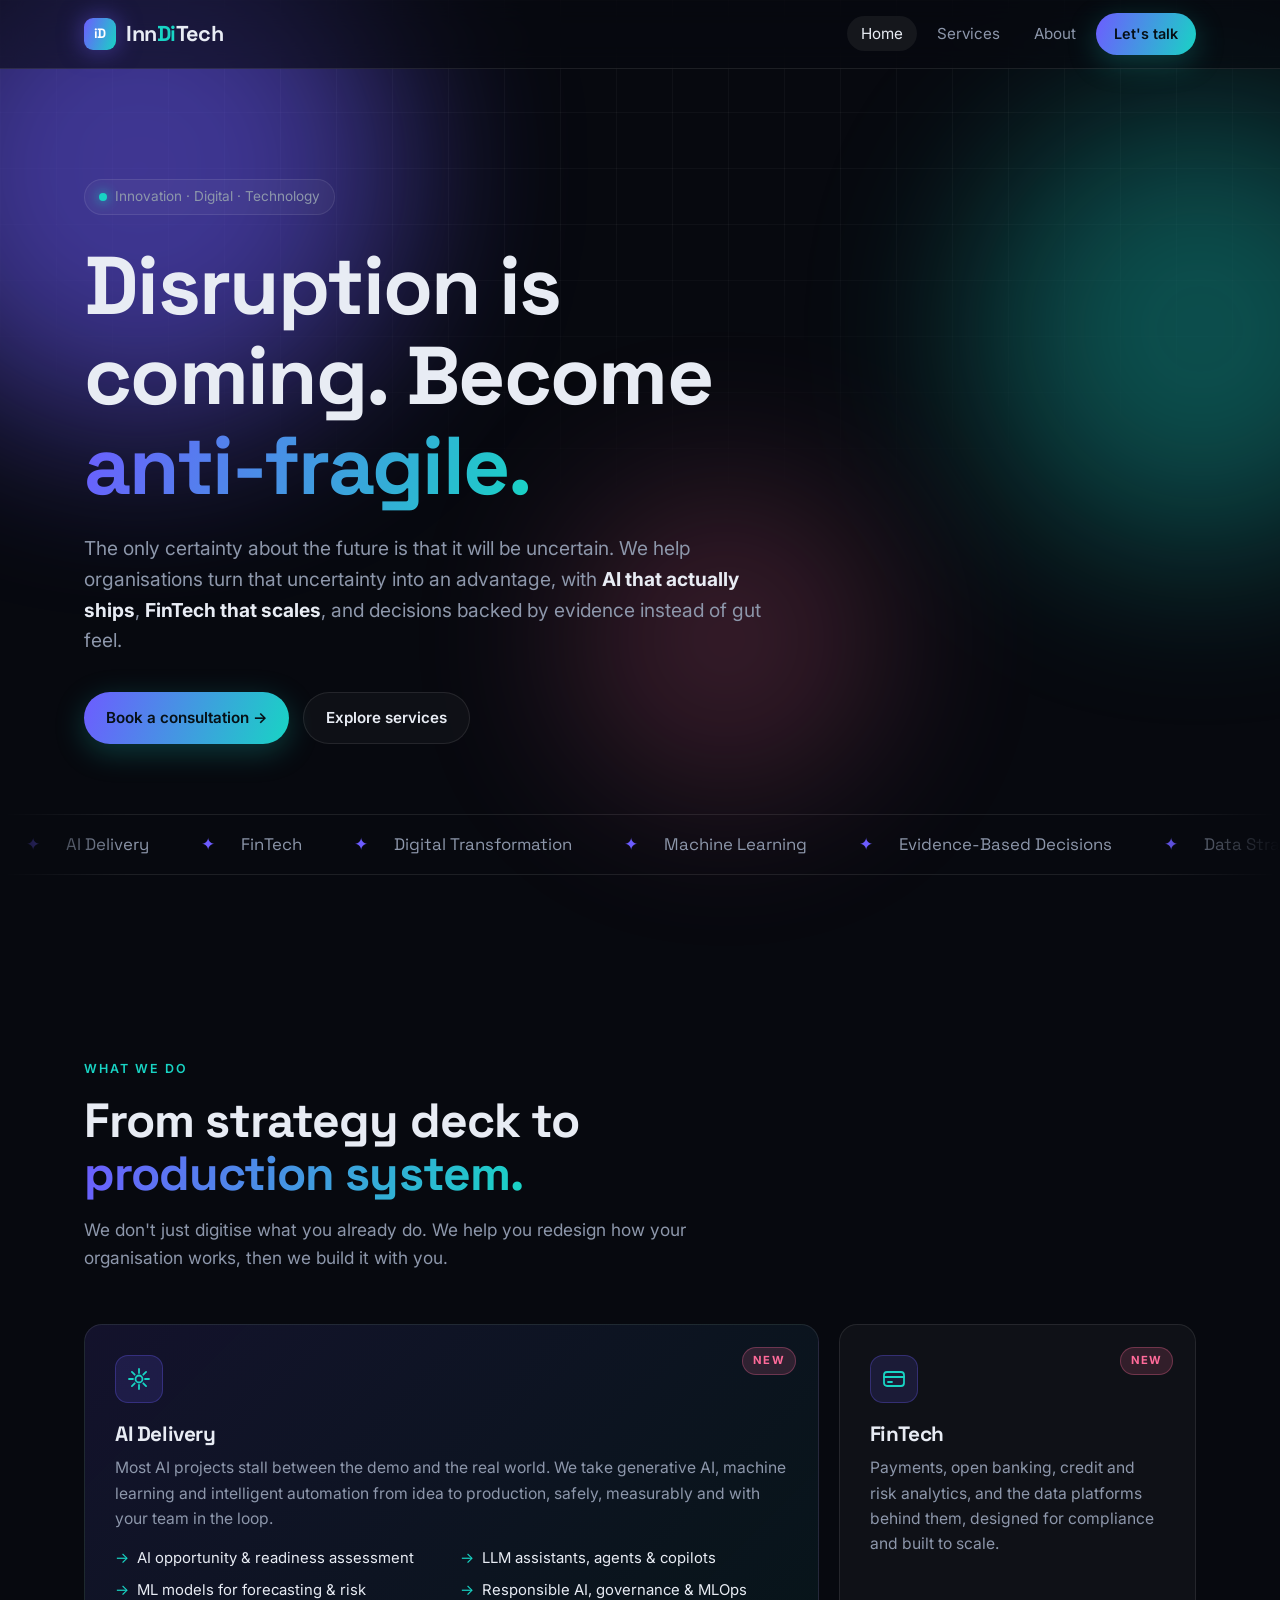
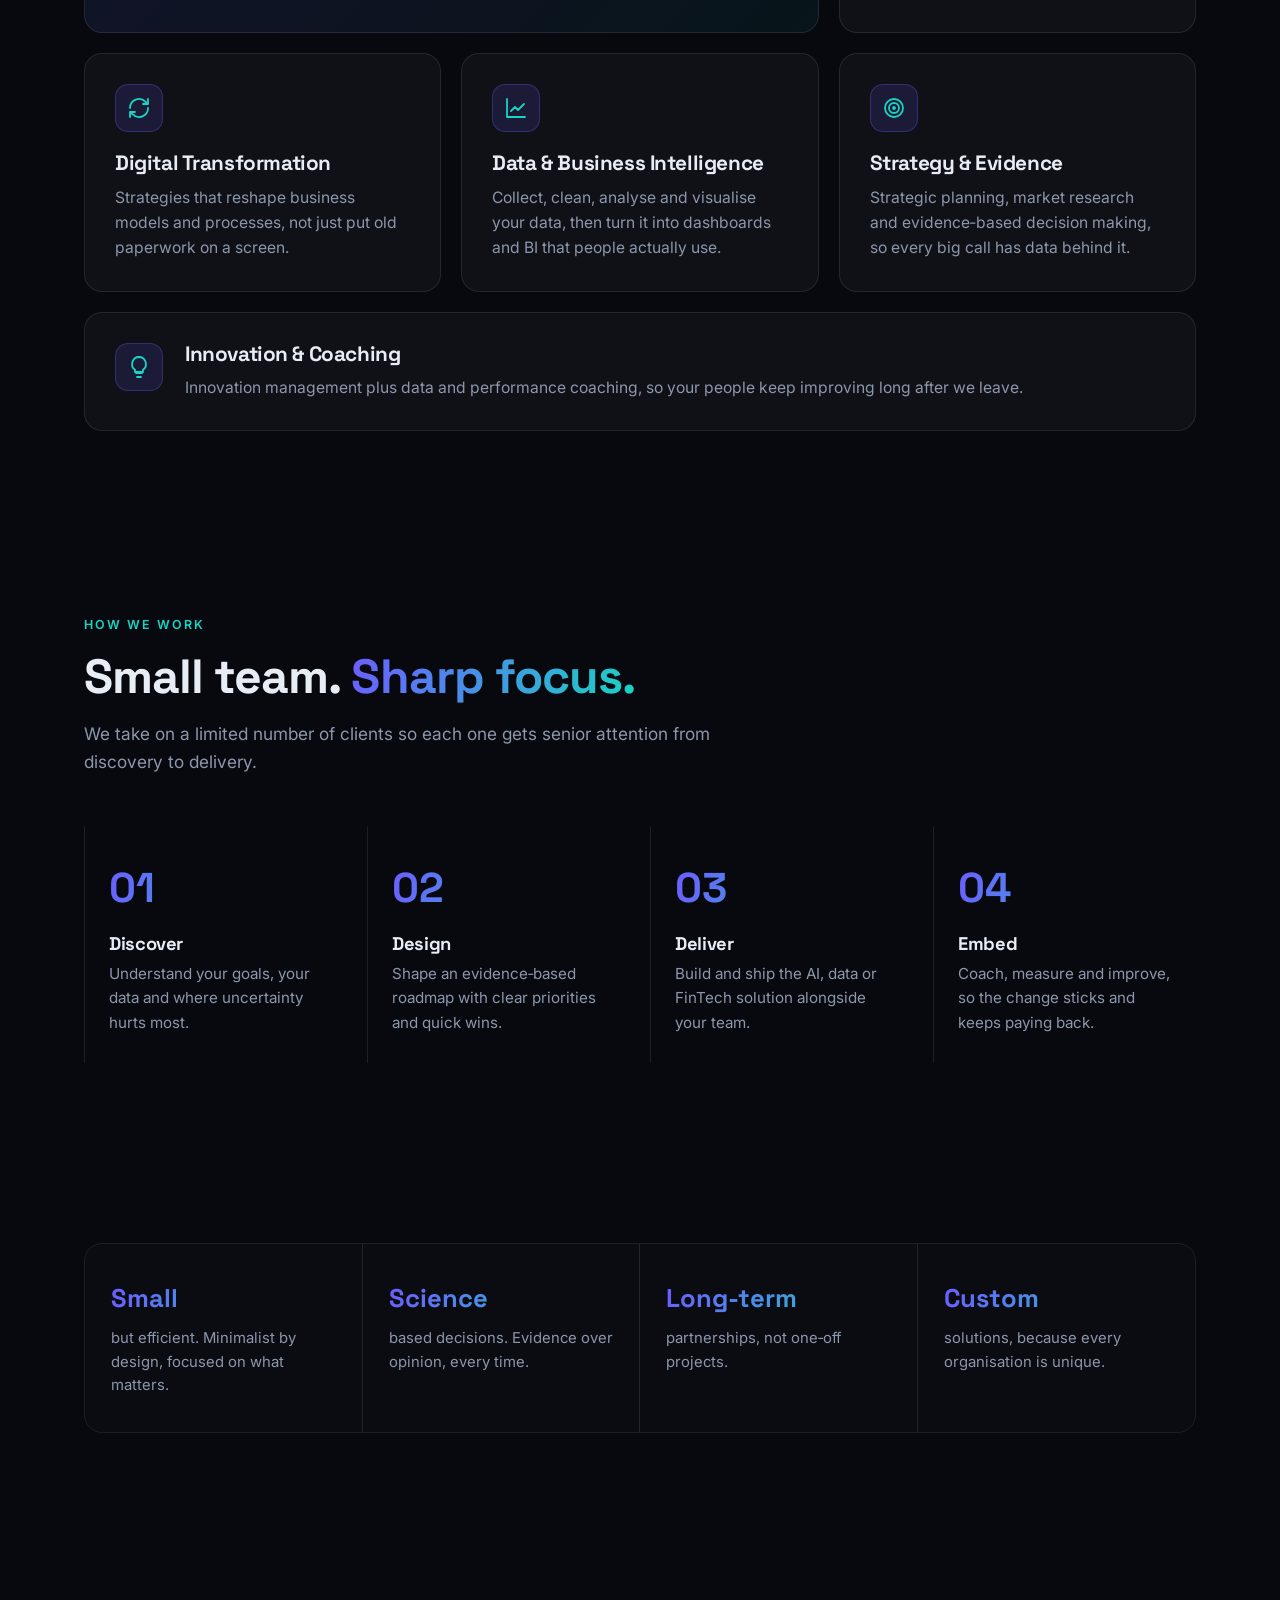
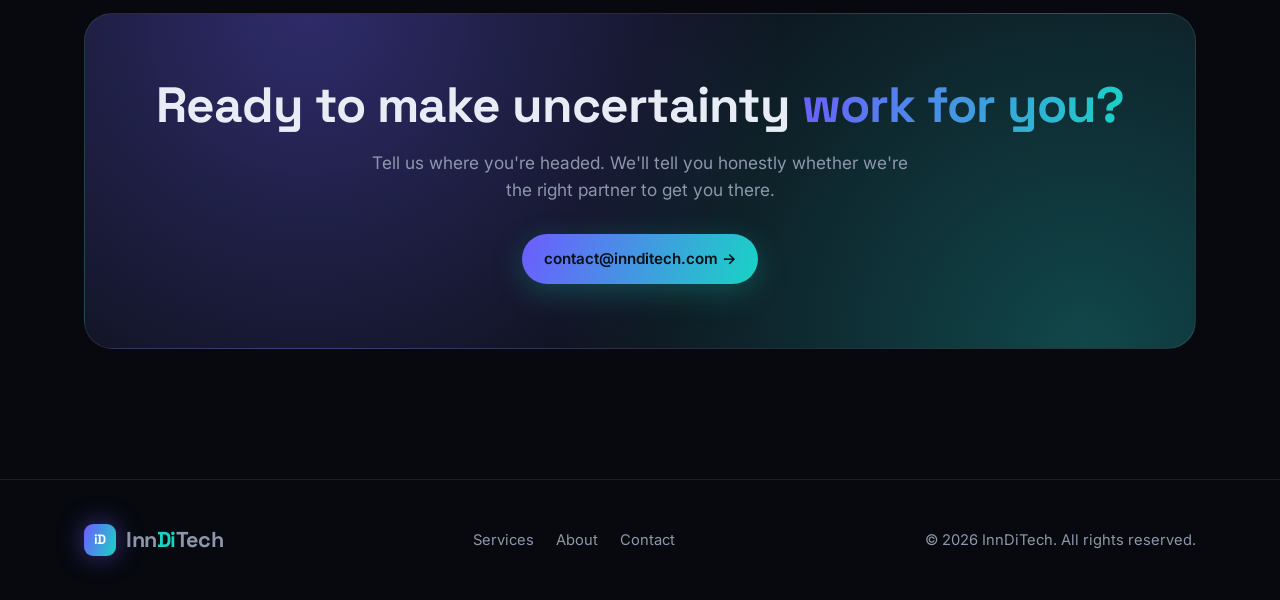
==== index.html @ ff6bf087 "New InnDiTech home and About pages" ====
<!DOCTYPE html>
<html lang="en">
<head>
  <meta charset="utf-8">
  <meta name="viewport" content="width=device-width, initial-scale=1">
  <title>InnDiTech | AI Delivery, FinTech & Digital Transformation</title>
  <meta name="description" content="InnDiTech helps organisations become anti-fragile with AI delivery, FinTech, data and digital transformation, built on evidence, not hype.">
  <meta property="og:title" content="InnDiTech | Innovation, Digital, Technology">
  <meta property="og:description" content="AI delivery, FinTech and data-driven transformation for organisations that want to thrive in uncertainty.">
  <link rel="icon" href="data:image/svg+xml,<svg xmlns='http://www.w3.org/2000/svg' viewBox='0 0 32 32'><defs><linearGradient id='g' x1='0' x2='1'><stop stop-color='%236d5cff'/><stop offset='1' stop-color='%2318d4c4'/></linearGradient></defs><rect width='32' height='32' rx='8' fill='url(%23g)'/><text x='16' y='22' font-family='Arial' font-weight='800' font-size='15' fill='white' text-anchor='middle'>iD</text></svg>">
  <link rel="preconnect" href="https://fonts.googleapis.com">
  <link rel="preconnect" href="https://fonts.gstatic.com" crossorigin>
  <link href="https://fonts.googleapis.com/css2?family=Inter:wght@400;500;600;700&family=Space+Grotesk:wght@500;600;700&display=swap" rel="stylesheet">
  <link rel="stylesheet" href="styles.css">
</head>
<body>
  <div class="bg-grid"></div>

  <header class="nav">
    <div class="wrap">
      <a href="index.html" class="brand"><span class="mark">iD</span><span>Inn<b>Di</b>Tech</span></a>
      <button class="menu-toggle" aria-label="Open menu">☰</button>
      <ul>
        <li><a href="index.html" class="active">Home</a></li>
        <li><a href="index.html#services">Services</a></li>
        <li><a href="about.html">About</a></li>
        <li><a href="mailto:contact@innditech.com" class="btn btn-primary">Let's talk</a></li>
      </ul>
    </div>
  </header>

  <main>
    <!-- Hero -->
    <section class="hero">
      <div class="orb o1"></div><div class="orb o2"></div><div class="orb o3"></div>
      <div class="wrap">
        <span class="pill"><span class="dot"></span>Innovation · Digital · Technology</span>
        <h1>Disruption is coming. Become <span class="grad-text">anti‑fragile.</span></h1>
        <p class="lead">The only certainty about the future is that it will be uncertain. We help organisations turn that uncertainty into an advantage, with <strong style="color:var(--text)">AI that actually ships</strong>, <strong style="color:var(--text)">FinTech that scales</strong>, and decisions backed by evidence instead of gut feel.</p>
        <div class="ctas">
          <a href="mailto:contact@innditech.com" class="btn btn-primary">Book a consultation →</a>
          <a href="#services" class="btn btn-ghost">Explore services</a>
        </div>
      </div>
      <div class="ticker" aria-hidden="true">
        <div class="track">
          <span>AI Delivery</span><span>FinTech</span><span>Digital Transformation</span><span>Machine Learning</span><span>Evidence‑Based Decisions</span><span>Data Strategy</span><span>Business Intelligence</span><span>Innovation Management</span>
          <span>AI Delivery</span><span>FinTech</span><span>Digital Transformation</span><span>Machine Learning</span><span>Evidence‑Based Decisions</span><span>Data Strategy</span><span>Business Intelligence</span><span>Innovation Management</span>
        </div>
      </div>
    </section>

    <!-- Services -->
    <section id="services">
      <div class="wrap">
        <div class="sec-head reveal">
          <span class="eyebrow">What we do</span>
          <h2>From strategy deck to <span class="grad-text">production system.</span></h2>
          <p>We don't just digitise what you already do. We help you redesign how your organisation works, then we build it with you.</p>
        </div>

        <div class="grid grid-3">
          <article class="card feature reveal">
            <span class="tag">NEW</span>
            <div class="icon"><svg viewBox="0 0 24 24"><path d="M12 2v4M12 18v4M4.9 4.9l2.8 2.8M16.3 16.3l2.8 2.8M2 12h4M18 12h4M4.9 19.1l2.8-2.8M16.3 7.7l2.8-2.8"/><circle cx="12" cy="12" r="3.5"/></svg></div>
            <h3>AI Delivery</h3>
            <p>Most AI projects stall between the demo and the real world. We take generative AI, machine learning and intelligent automation from idea to production, safely, measurably and with your team in the loop.</p>
            <ul class="ticks">
              <li>AI opportunity & readiness assessment</li>
              <li>LLM assistants, agents & copilots</li>
              <li>ML models for forecasting & risk</li>
              <li>Responsible AI, governance & MLOps</li>
            </ul>
          </article>

          <article class="card reveal">
            <span class="tag">NEW</span>
            <div class="icon"><svg viewBox="0 0 24 24"><rect x="2" y="5" width="20" height="14" rx="3"/><path d="M2 10h20M6 15h4"/></svg></div>
            <h3>FinTech</h3>
            <p>Payments, open banking, credit and risk analytics, and the data platforms behind them, designed for compliance and built to scale.</p>
          </article>

          <article class="card reveal">
            <div class="icon"><svg viewBox="0 0 24 24"><path d="M3 12a9 9 0 0 1 15.5-6.2L21 8M21 3v5h-5M21 12a9 9 0 0 1-15.5 6.2L3 16M3 21v-5h5"/></svg></div>
            <h3>Digital Transformation</h3>
            <p>Strategies that reshape business models and processes, not just put old paperwork on a screen.</p>
          </article>

          <article class="card reveal">
            <div class="icon"><svg viewBox="0 0 24 24"><path d="M3 3v18h18"/><path d="M7 15l4-4 3 3 6-6"/></svg></div>
            <h3>Data & Business Intelligence</h3>
            <p>Collect, clean, analyse and visualise your data, then turn it into dashboards and BI that people actually use.</p>
          </article>

          <article class="card reveal">
            <div class="icon"><svg viewBox="0 0 24 24"><circle cx="12" cy="12" r="9"/><circle cx="12" cy="12" r="5"/><circle cx="12" cy="12" r="1"/></svg></div>
            <h3>Strategy & Evidence</h3>
            <p>Strategic planning, market research and evidence‑based decision making, so every big call has data behind it.</p>
          </article>

          <article class="card wide reveal">
            <div class="icon"><svg viewBox="0 0 24 24"><path d="M9 18h6M10 22h4M12 2a7 7 0 0 0-4 12.7V17h8v-2.3A7 7 0 0 0 12 2z"/></svg></div>
            <h3>Innovation & Coaching</h3>
            <p>Innovation management plus data and performance coaching, so your people keep improving long after we leave.</p>
          </article>
        </div>
      </div>
    </section>

    <!-- Process -->
    <section>
      <div class="wrap">
        <div class="sec-head reveal">
          <span class="eyebrow">How we work</span>
          <h2>Small team. <span class="grad-text">Sharp focus.</span></h2>
          <p>We take on a limited number of clients so each one gets senior attention from discovery to delivery.</p>
        </div>
        <div class="steps">
          <div class="step reveal"><h3>Discover</h3><p>Understand your goals, your data and where uncertainty hurts most.</p></div>
          <div class="step reveal"><h3>Design</h3><p>Shape an evidence‑based roadmap with clear priorities and quick wins.</p></div>
          <div class="step reveal"><h3>Deliver</h3><p>Build and ship the AI, data or FinTech solution alongside your team.</p></div>
          <div class="step reveal"><h3>Embed</h3><p>Coach, measure and improve, so the change sticks and keeps paying back.</p></div>
        </div>
      </div>
    </section>

    <!-- Beliefs -->
    <section>
      <div class="wrap">
        <div class="beliefs reveal">
          <div class="belief"><div class="big grad-text">Small</div><p>but efficient. Minimalist by design, focused on what matters.</p></div>
          <div class="belief"><div class="big grad-text">Science</div><p>based decisions. Evidence over opinion, every time.</p></div>
          <div class="belief"><div class="big grad-text">Long‑term</div><p>partnerships, not one‑off projects.</p></div>
          <div class="belief"><div class="big grad-text">Custom</div><p>solutions, because every organisation is unique.</p></div>
        </div>
      </div>
    </section>

    <!-- CTA -->
    <section>
      <div class="wrap">
        <div class="cta-box reveal">
          <h2>Ready to make uncertainty <span class="grad-text">work for you?</span></h2>
          <p>Tell us where you're headed. We'll tell you honestly whether we're the right partner to get you there.</p>
          <a href="mailto:contact@innditech.com" class="btn btn-primary">contact@innditech.com →</a>
        </div>
      </div>
    </section>
  </main>

  <footer>
    <div class="wrap">
      <a href="index.html" class="brand"><span class="mark">iD</span><span>Inn<b>Di</b>Tech</span></a>
      <div class="links"><a href="index.html#services">Services</a><a href="about.html">About</a><a href="mailto:contact@innditech.com">Contact</a></div>
      <p>© <span data-year>2026</span> InnDiTech. All rights reserved.</p>
    </div>
  </footer>

  <script src="main.js"></script>
</body>
</html>
---- styles.css ----
:root {
  --bg: #07090f;
  --bg-2: #0d111b;
  --card: rgba(255,255,255,0.035);
  --line: rgba(255,255,255,0.09);
  --text: #e8ecf4;
  --muted: #8d97ab;
  --a1: #6d5cff;
  --a2: #18d4c4;
  --a3: #ff6b9a;
  --grad: linear-gradient(110deg, var(--a1), var(--a2));
  --radius: 18px;
  --max: 1160px;
}
* { box-sizing: border-box; margin: 0; padding: 0; }
html { scroll-behavior: smooth; overflow-x: clip; }
.hero, .page-hero { overflow-x: clip; }
body {
  background: var(--bg);
  color: var(--text);
  font-family: "Inter", system-ui, -apple-system, "Segoe UI", Roboto, sans-serif;
  line-height: 1.6;
  -webkit-font-smoothing: antialiased;
  overflow-x: hidden;
}
h1, h2, h3, .brand { font-family: "Space Grotesk", "Inter", system-ui, sans-serif; letter-spacing: -0.02em; line-height: 1.1; }
a { color: inherit; text-decoration: none; }
.wrap { max-width: var(--max); margin: 0 auto; padding: 0 24px; }
.grad-text { background: var(--grad); -webkit-background-clip: text; background-clip: text; color: transparent; }

/* Background */
.bg-grid {
  position: fixed; inset: 0; z-index: -2; pointer-events: none;
  background-image:
    linear-gradient(rgba(255,255,255,0.035) 1px, transparent 1px),
    linear-gradient(90deg, rgba(255,255,255,0.035) 1px, transparent 1px);
  background-size: 56px 56px;
  mask-image: radial-gradient(ellipse 80% 60% at 50% 0%, #000 40%, transparent 100%);
  -webkit-mask-image: radial-gradient(ellipse 80% 60% at 50% 0%, #000 40%, transparent 100%);
}
.orb { position: absolute; border-radius: 50%; filter: blur(90px); opacity: .55; z-index: -1; pointer-events: none; animation: drift 18s ease-in-out infinite alternate; }
.orb.o1 { width: 520px; height: 520px; background: var(--a1); top: -160px; left: -120px; }
.orb.o2 { width: 440px; height: 440px; background: var(--a2); top: 40px; right: -140px; animation-delay: -6s; opacity: .35; }
.orb.o3 { width: 300px; height: 300px; background: var(--a3); top: 420px; left: 45%; animation-delay: -12s; opacity: .22; }
@keyframes drift { to { transform: translate(60px, 40px) scale(1.12); } }

/* Nav */
header.nav {
  position: sticky; top: 0; z-index: 50;
  backdrop-filter: blur(14px); -webkit-backdrop-filter: blur(14px);
  background: rgba(7,9,15,0.6); border-bottom: 1px solid var(--line);
}
.nav .wrap { display: flex; align-items: center; justify-content: space-between; height: 68px; }
.brand { font-size: 1.35rem; font-weight: 700; display: flex; align-items: center; gap: 10px; }
.brand .mark {
  width: 32px; height: 32px; border-radius: 9px; background: var(--grad);
  display: grid; place-items: center; font-size: .85rem; color: #fff; font-weight: 800;
  box-shadow: 0 0 24px rgba(109,92,255,.5);
}
.brand b { font-weight: 700; color: var(--a2); }
.nav ul { list-style: none; display: flex; gap: 6px; align-items: center; }
.nav ul a { padding: 8px 14px; border-radius: 999px; color: var(--muted); font-size: .95rem; transition: .2s; }
.nav ul a:hover, .nav ul a.active { color: var(--text); background: rgba(255,255,255,0.06); }
.nav ul a.btn-primary, .nav ul a.btn-primary:hover { color: #061016; background: var(--grad); }
.btn {
  display: inline-flex; align-items: center; gap: 8px; padding: 13px 22px; border-radius: 999px;
  font-weight: 600; font-size: .95rem; transition: transform .2s, box-shadow .2s, background .2s;
}
.btn-primary { background: var(--grad); color: #061016; box-shadow: 0 8px 30px rgba(24,212,196,.25); }
.btn-primary:hover { transform: translateY(-2px); box-shadow: 0 12px 40px rgba(24,212,196,.4); }
.btn-ghost { border: 1px solid var(--line); background: rgba(255,255,255,0.03); }
.btn-ghost:hover { background: rgba(255,255,255,0.08); }
.nav .btn { padding: 9px 18px; font-size: .9rem; }
.menu-toggle { display: none; background: none; border: 0; color: var(--text); font-size: 1.5rem; cursor: pointer; }

/* Hero */
.hero { position: relative; padding: 110px 0 90px; }
.pill {
  display: inline-flex; align-items: center; gap: 8px; padding: 6px 14px 6px 8px; border-radius: 999px;
  border: 1px solid var(--line); background: rgba(255,255,255,0.04); font-size: .85rem; color: var(--muted);
}
.pill .dot { width: 8px; height: 8px; border-radius: 50%; background: var(--a2); box-shadow: 0 0 12px var(--a2); animation: pulse 2s infinite; margin-left: 6px; }
@keyframes pulse { 50% { opacity: .35; } }
.hero h1 { font-size: clamp(2.6rem, 6.4vw, 5.2rem); font-weight: 700; margin: 26px 0 22px; max-width: 14ch; }
.hero p.lead { font-size: 1.2rem; color: var(--muted); max-width: 58ch; }
.hero .ctas { display: flex; gap: 14px; margin-top: 36px; flex-wrap: wrap; }
.rotator { display: inline-block; min-width: 9ch; }
.ticker {
  margin-top: 70px; border-top: 1px solid var(--line); border-bottom: 1px solid var(--line);
  overflow: hidden; white-space: nowrap; padding: 16px 0; mask-image: linear-gradient(90deg, transparent, #000 10%, #000 90%, transparent);
  -webkit-mask-image: linear-gradient(90deg, transparent, #000 10%, #000 90%, transparent);
}
.ticker .track { display: inline-block; animation: scroll 40s linear infinite; }
.ticker span { color: var(--muted); font-family: "Space Grotesk", sans-serif; font-size: 1.05rem; margin: 0 26px; }
.ticker span::before { content: "✦"; color: var(--a1); margin-right: 26px; }
@keyframes scroll { to { transform: translateX(-50%); } }

/* Sections */
section { padding: 90px 0; position: relative; }
.eyebrow { text-transform: uppercase; letter-spacing: .16em; font-size: .78rem; color: var(--a2); font-weight: 600; }
.sec-head { max-width: 680px; margin-bottom: 52px; }
.sec-head h2 { font-size: clamp(2rem, 4vw, 3rem); margin: 14px 0 16px; }
.sec-head p { color: var(--muted); font-size: 1.08rem; }

.grid { display: grid; gap: 20px; }
.grid-3 { grid-template-columns: repeat(3, 1fr); }
.grid-2 { grid-template-columns: repeat(2, 1fr); }
.card {
  position: relative; padding: 30px; border-radius: var(--radius); background: var(--card);
  border: 1px solid var(--line); overflow: hidden; transition: transform .3s, border-color .3s;
}
.card::after {
  content: ""; position: absolute; inset: 0; border-radius: inherit; pointer-events: none;
  background: radial-gradient(400px circle at var(--mx, 50%) var(--my, 0%), rgba(109,92,255,.16), transparent 40%);
  opacity: 0; transition: opacity .3s;
}
.card:hover { transform: translateY(-4px); border-color: rgba(109,92,255,.45); }
.card:hover::after { opacity: 1; }
.card .icon {
  width: 48px; height: 48px; border-radius: 13px; display: grid; place-items: center; margin-bottom: 20px;
  background: rgba(109,92,255,.14); border: 1px solid rgba(109,92,255,.3);
}
.card .icon svg { width: 24px; height: 24px; stroke: var(--a2); fill: none; stroke-width: 1.8; stroke-linecap: round; stroke-linejoin: round; }
.card h3 { font-size: 1.3rem; margin-bottom: 10px; }
.card p { color: var(--muted); font-size: .98rem; }
.card .tag { position: absolute; top: 22px; right: 22px; font-size: .7rem; font-weight: 700; letter-spacing: .1em; padding: 4px 10px; border-radius: 999px; background: rgba(255,107,154,.15); color: var(--a3); border: 1px solid rgba(255,107,154,.3); }
.card.wide { grid-column: span 3; display: grid; grid-template-columns: 48px 1fr; column-gap: 22px; align-items: start; }
.card.wide .icon { margin-bottom: 0; grid-row: span 2; }
.card.feature { grid-column: span 2; background: linear-gradient(135deg, rgba(109,92,255,.12), rgba(24,212,196,.06)); }
.card ul.ticks { list-style: none; margin-top: 16px; display: grid; grid-template-columns: 1fr 1fr; gap: 8px 18px; }
.card ul.ticks li { color: var(--text); font-size: .93rem; padding-left: 22px; position: relative; }
.card ul.ticks li::before { content: "→"; position: absolute; left: 0; color: var(--a2); }

/* Process */
.steps { display: grid; grid-template-columns: repeat(4, 1fr); gap: 20px; counter-reset: s; }
.step { padding: 28px 24px; border-left: 1px solid var(--line); position: relative; }
.step::before { counter-increment: s; content: "0" counter(s); font-family: "Space Grotesk", sans-serif; font-size: 2.6rem; font-weight: 700; background: var(--grad); -webkit-background-clip: text; background-clip: text; color: transparent; display: block; margin-bottom: 12px; }
.step h3 { font-size: 1.15rem; margin-bottom: 8px; }
.step p { color: var(--muted); font-size: .95rem; }

/* Values / beliefs */
.beliefs { display: grid; grid-template-columns: repeat(4, 1fr); gap: 0; border: 1px solid var(--line); border-radius: var(--radius); overflow: hidden; }
.belief { padding: 34px 26px; border-right: 1px solid var(--line); background: rgba(255,255,255,.015); }
.belief:last-child { border-right: 0; }
.belief .big { font-family: "Space Grotesk", sans-serif; font-size: 1.6rem; font-weight: 700; margin-bottom: 8px; }
.belief p { color: var(--muted); font-size: .93rem; }

/* CTA */
.cta-box {
  border-radius: 28px; padding: 64px 56px; text-align: center; position: relative; overflow: hidden;
  background: radial-gradient(circle at 20% 0%, rgba(109,92,255,.35), transparent 50%), radial-gradient(circle at 90% 100%, rgba(24,212,196,.28), transparent 50%), var(--bg-2);
  border: 1px solid var(--line);
}
.cta-box h2 { font-size: clamp(2rem, 4vw, 3.1rem); margin-bottom: 16px; }
.cta-box p { color: var(--muted); max-width: 560px; margin: 0 auto 30px; font-size: 1.08rem; }

/* About page */
.page-hero { padding: 100px 0 60px; }
.page-hero h1 { font-size: clamp(2.4rem, 5.5vw, 4.4rem); margin: 20px 0; max-width: 18ch; }
.page-hero p { color: var(--muted); font-size: 1.18rem; max-width: 62ch; }
.split { display: grid; grid-template-columns: 1fr 1fr; gap: 60px; align-items: start; }
.prose p { color: var(--muted); margin-bottom: 18px; font-size: 1.05rem; }
.prose p strong { color: var(--text); font-weight: 600; }
.quote {
  font-family: "Space Grotesk", sans-serif; font-size: clamp(1.5rem, 2.8vw, 2.1rem); line-height: 1.3;
  padding: 36px; border-radius: var(--radius); border: 1px solid var(--line);
  background: linear-gradient(135deg, rgba(109,92,255,.14), rgba(24,212,196,.05));
  position: sticky; top: 100px;
}
.quote small { display: block; margin-top: 18px; font-family: "Inter", sans-serif; font-size: .9rem; color: var(--muted); }
.map-chips { display: flex; flex-wrap: wrap; gap: 10px; margin-top: 22px; }
.chip { padding: 8px 16px; border-radius: 999px; border: 1px solid var(--line); background: rgba(255,255,255,.03); font-size: .9rem; color: var(--text); }
.chip i { font-style: normal; color: var(--a2); margin-right: 6px; }

/* Footer */
footer { border-top: 1px solid var(--line); padding: 44px 0; margin-top: 40px; }
footer .wrap { display: flex; justify-content: space-between; align-items: center; gap: 20px; flex-wrap: wrap; }
footer p, footer a { color: var(--muted); font-size: .92rem; }
footer a:hover { color: var(--text); }
footer .links { display: flex; gap: 22px; }

/* Reveal */
.reveal { opacity: 0; transform: translateY(24px); transition: opacity .8s ease, transform .8s ease; }
.reveal.in { opacity: 1; transform: none; }

/* Responsive */
@media (max-width: 960px) {
  .grid-3, .steps, .beliefs { grid-template-columns: 1fr 1fr; }
  .belief:nth-child(2) { border-right: 0; }
  .belief:nth-child(-n+2) { border-bottom: 1px solid var(--line); }
  .split { grid-template-columns: 1fr; gap: 36px; }
  .quote { position: static; }
  .card.wide { grid-column: span 2; }
}
@media (max-width: 680px) {
  .nav ul { display: none; position: absolute; top: 68px; left: 0; right: 0; flex-direction: column; padding: 16px; background: rgba(7,9,15,.97); border-bottom: 1px solid var(--line); }
  .nav ul.open { display: flex; }
  .menu-toggle { display: block; }
  .grid-3, .grid-2, .steps, .beliefs { grid-template-columns: 1fr; }
  .card.feature, .card.wide { grid-column: span 1; }
  .card.wide { display: block; }
  .card.wide .icon { margin-bottom: 20px; }
  .card ul.ticks { grid-template-columns: 1fr; }
  .belief { border-right: 0; border-bottom: 1px solid var(--line); }
  .hero { padding: 70px 0 60px; }
  .cta-box { padding: 44px 24px; }
}
@media (prefers-reduced-motion: reduce) {
  *, *::before, *::after { animation: none !important; transition: none !important; }
  .reveal { opacity: 1; transform: none; }
}
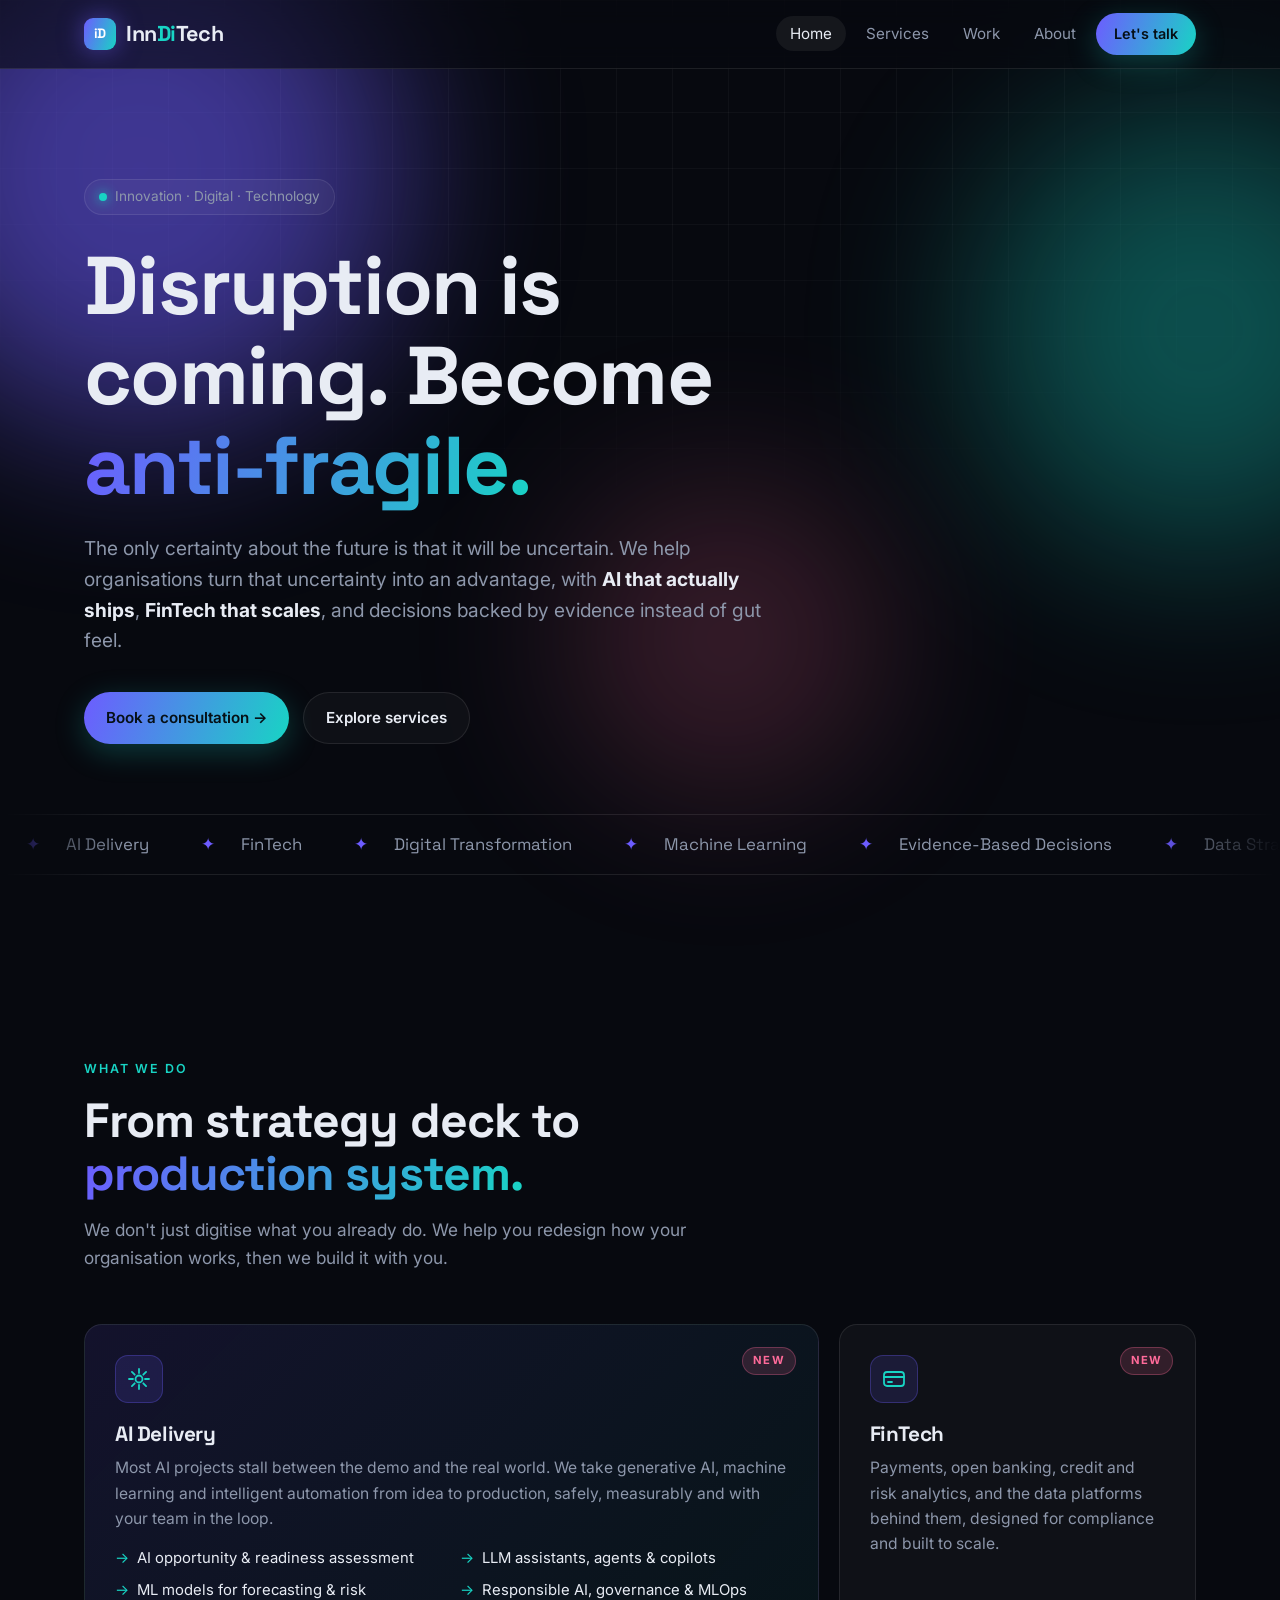
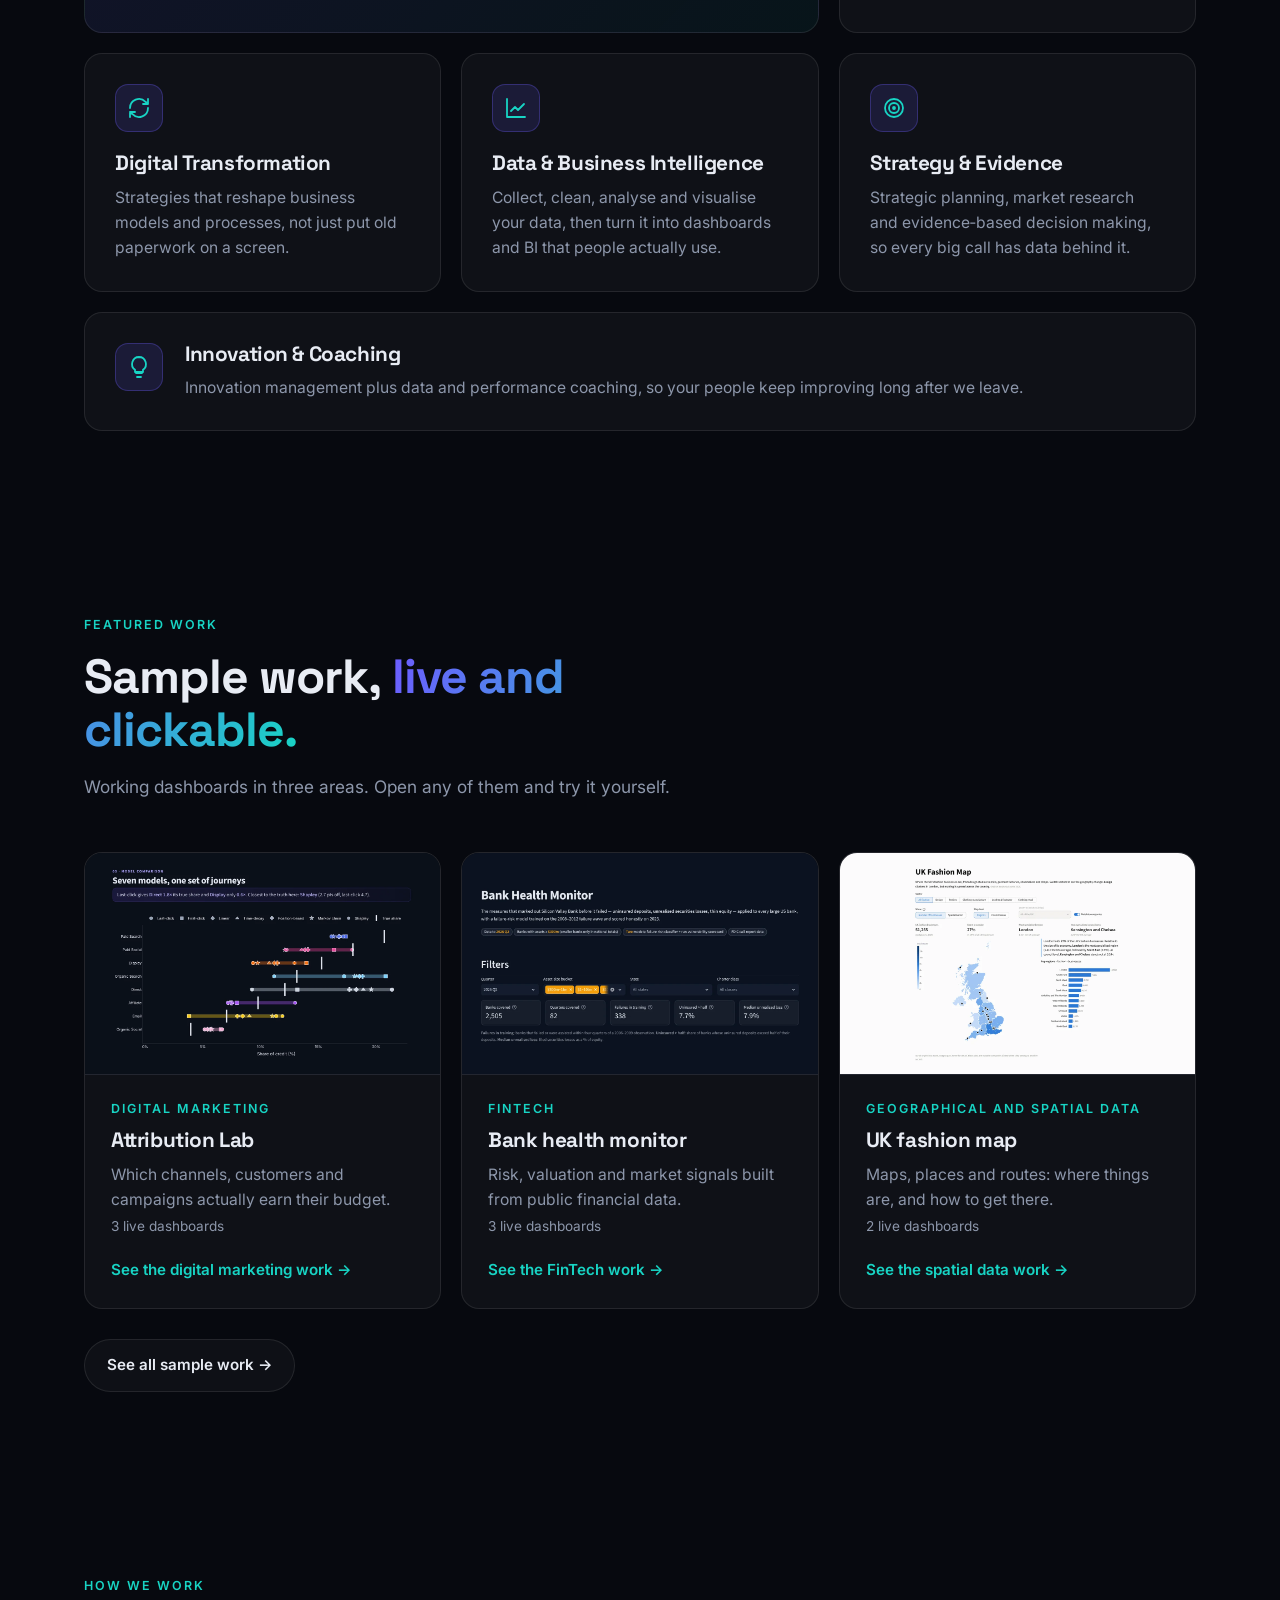
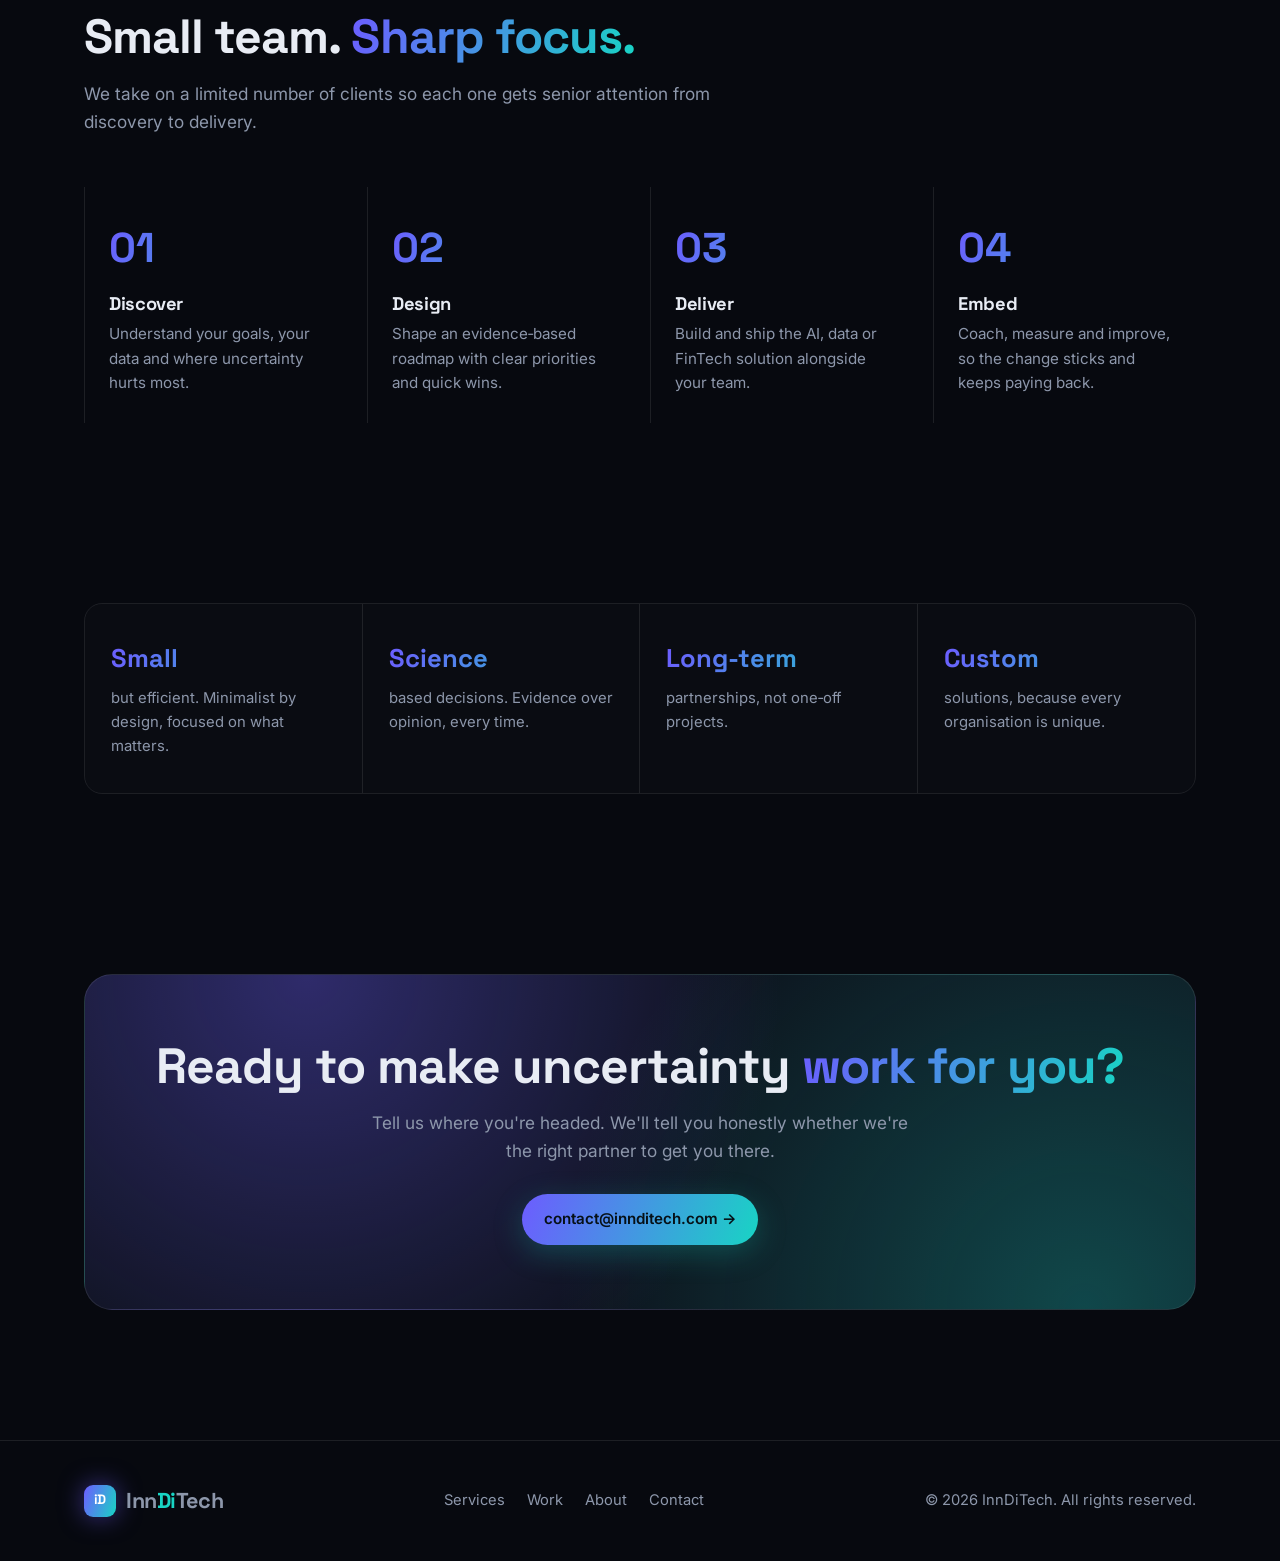
==== commit e2b2a633: "Add Sample work page and Featured work section; tidy main.js" ====
--- a/index.html
+++ b/index.html
@@ -23,6 +23,7 @@
       <ul>
         <li><a href="index.html" class="active">Home</a></li>
         <li><a href="index.html#services">Services</a></li>
+        <li><a href="work.html">Work</a></li>
         <li><a href="about.html">About</a></li>
         <li><a href="mailto:contact@innditech.com" class="btn btn-primary">Let's talk</a></li>
       </ul>
@@ -107,6 +108,52 @@
       </div>
     </section>
 
+
+    <!-- Featured work (generated by build.py; edit the list there) -->
+    <section id="work">
+      <div class="wrap">
+        <div class="sec-head reveal">
+          <span class="eyebrow">Featured work</span>
+          <h2>Sample work, <span class="grad-text">live and clickable.</span></h2>
+          <p>Working dashboards in three areas. Open any of them and try it yourself.</p>
+        </div>
+        <div class="grid grid-3">
+          <article class="card work-card cat-tile reveal">
+            <a class="shot" href="work.html#marketing" aria-label="See Digital marketing work"><img src="assets/work/attribution-lab.webp" alt="Screenshot of the Attribution Lab dashboard" width="1280" height="800" loading="lazy"></a>
+            <div class="body">
+              <span class="eyebrow">Digital marketing</span>
+              <h3 style="margin-top:10px"><a href="work.html#marketing">Attribution Lab</a></h3>
+              <p>Which channels, customers and campaigns actually earn their budget.</p>
+              <span class="count">3 live dashboards</span>
+              <a class="open" href="work.html#marketing">See the digital marketing work →</a>
+            </div>
+          </article>
+          <article class="card work-card cat-tile reveal">
+            <a class="shot" href="work.html#fintech" aria-label="See FinTech work"><img src="assets/work/bank-health-monitor.webp" alt="Screenshot of the Bank health monitor dashboard" width="1280" height="800" loading="lazy"></a>
+            <div class="body">
+              <span class="eyebrow">FinTech</span>
+              <h3 style="margin-top:10px"><a href="work.html#fintech">Bank health monitor</a></h3>
+              <p>Risk, valuation and market signals built from public financial data.</p>
+              <span class="count">3 live dashboards</span>
+              <a class="open" href="work.html#fintech">See the FinTech work →</a>
+            </div>
+          </article>
+          <article class="card work-card cat-tile reveal">
+            <a class="shot" href="work.html#spatial" aria-label="See Geographical and spatial data work"><img src="assets/work/uk-fashion-map.webp" alt="Screenshot of the UK fashion map dashboard" width="1280" height="800" loading="lazy"></a>
+            <div class="body">
+              <span class="eyebrow">Geographical and spatial data</span>
+              <h3 style="margin-top:10px"><a href="work.html#spatial">UK fashion map</a></h3>
+              <p>Maps, places and routes: where things are, and how to get there.</p>
+              <span class="count">2 live dashboards</span>
+              <a class="open" href="work.html#spatial">See the spatial data work →</a>
+            </div>
+          </article>
+        </div>
+        <div class="ctas" style="margin-top:30px"><a href="work.html" class="btn btn-ghost">See all sample work →</a></div>
+      </div>
+    </section>
+    <!-- /Featured work -->
+
     <!-- Process -->
     <section>
       <div class="wrap">
@@ -151,7 +198,7 @@
   <footer>
     <div class="wrap">
       <a href="index.html" class="brand"><span class="mark">iD</span><span>Inn<b>Di</b>Tech</span></a>
-      <div class="links"><a href="index.html#services">Services</a><a href="about.html">About</a><a href="mailto:contact@innditech.com">Contact</a></div>
+      <div class="links"><a href="index.html#services">Services</a><a href="work.html">Work</a><a href="about.html">About</a><a href="mailto:contact@innditech.com">Contact</a></div>
       <p>© <span data-year>2026</span> InnDiTech. All rights reserved.</p>
     </div>
   </footer>
--- a/styles.css
+++ b/styles.css
@@ -84,7 +84,6 @@
 .hero h1 { font-size: clamp(2.6rem, 6.4vw, 5.2rem); font-weight: 700; margin: 26px 0 22px; max-width: 14ch; }
 .hero p.lead { font-size: 1.2rem; color: var(--muted); max-width: 58ch; }
 .hero .ctas { display: flex; gap: 14px; margin-top: 36px; flex-wrap: wrap; }
-.rotator { display: inline-block; min-width: 9ch; }
 .ticker {
   margin-top: 70px; border-top: 1px solid var(--line); border-bottom: 1px solid var(--line);
   overflow: hidden; white-space: nowrap; padding: 16px 0; mask-image: linear-gradient(90deg, transparent, #000 10%, #000 90%, transparent);
@@ -209,3 +208,25 @@
   *, *::before, *::after { animation: none !important; transition: none !important; }
   .reveal { opacity: 1; transform: none; }
 }
+
+/* Work: dashboard cards */
+.work-cat { scroll-margin-top: 90px; }
+.work-cat + .work-cat { padding-top: 30px; }
+.work-card { padding: 0; display: flex; flex-direction: column; }
+.work-card .shot { display: block; aspect-ratio: 16 / 10; background: var(--bg-2); border-bottom: 1px solid var(--line); overflow: hidden; }
+.work-card .shot img { width: 100%; height: 100%; object-fit: cover; display: block; transition: transform .5s; }
+.work-card:hover .shot img { transform: scale(1.03); }
+.work-card .body { padding: 24px 26px 26px; display: flex; flex-direction: column; flex: 1; }
+.work-card h3 { display: flex; align-items: center; gap: 10px; flex-wrap: wrap; }
+.work-card h3 a:hover { color: var(--a2); }
+.live { font-family: "Inter", sans-serif; font-size: .68rem; font-weight: 700; letter-spacing: .1em; padding: 3px 9px; border-radius: 999px; color: var(--a2); background: rgba(24,212,196,.1); border: 1px solid rgba(24,212,196,.3); display: inline-flex; align-items: center; gap: 6px; }
+.live::before { content: ""; width: 6px; height: 6px; border-radius: 50%; background: var(--a2); box-shadow: 0 0 8px var(--a2); }
+.work-card p + p { margin-top: 10px; }
+.work-card .open { margin-top: auto; padding-top: 20px; color: var(--a2); font-weight: 600; font-size: .95rem; }
+.work-card .open:hover { color: var(--text); }
+.wake-note { color: var(--muted); font-size: .9rem; margin-top: 22px; }
+.cat-tile .body p { margin-bottom: 4px; }
+.cat-tile .count { color: var(--muted); font-size: .85rem; }
+.cat-nav { display: flex; flex-wrap: wrap; gap: 10px; margin-top: 28px; }
+.cat-nav a { padding: 8px 16px; border-radius: 999px; border: 1px solid var(--line); background: rgba(255,255,255,.03); font-size: .92rem; transition: .2s; }
+.cat-nav a:hover { border-color: rgba(24,212,196,.5); color: var(--a2); }
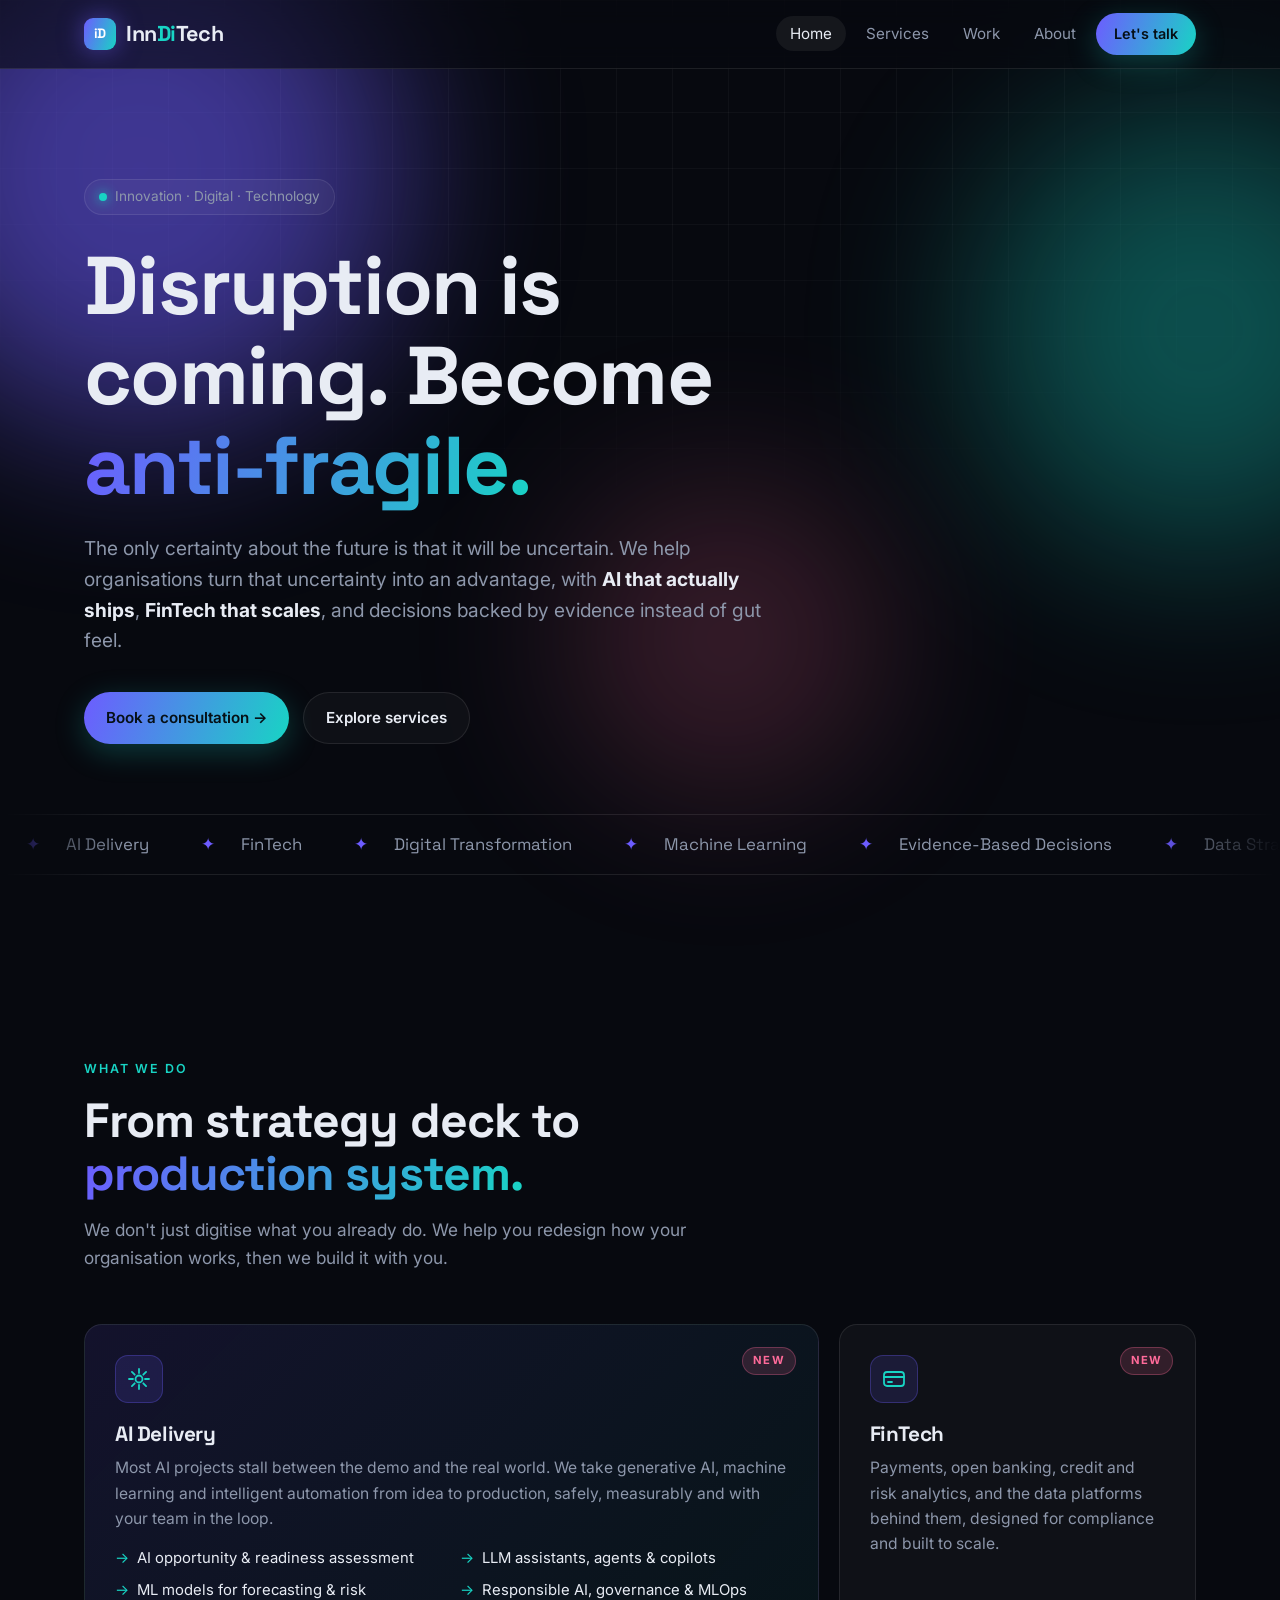
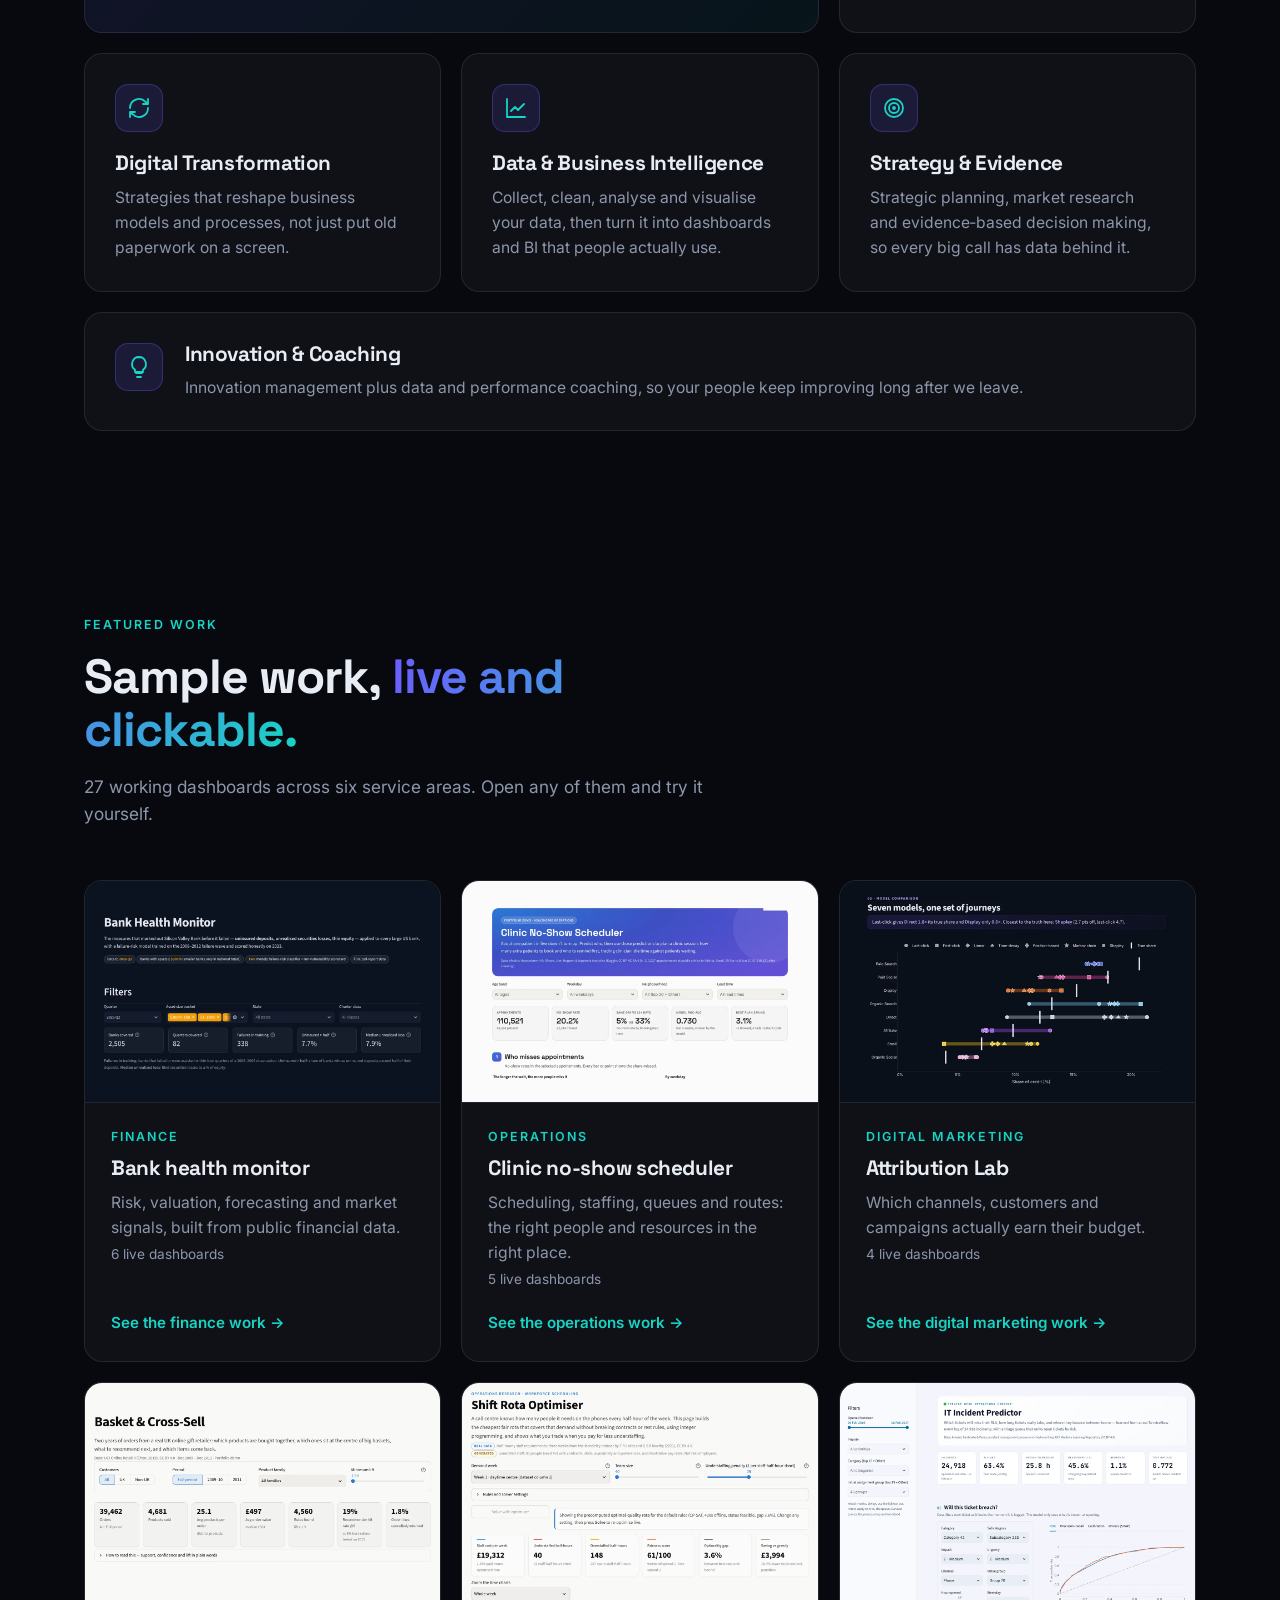
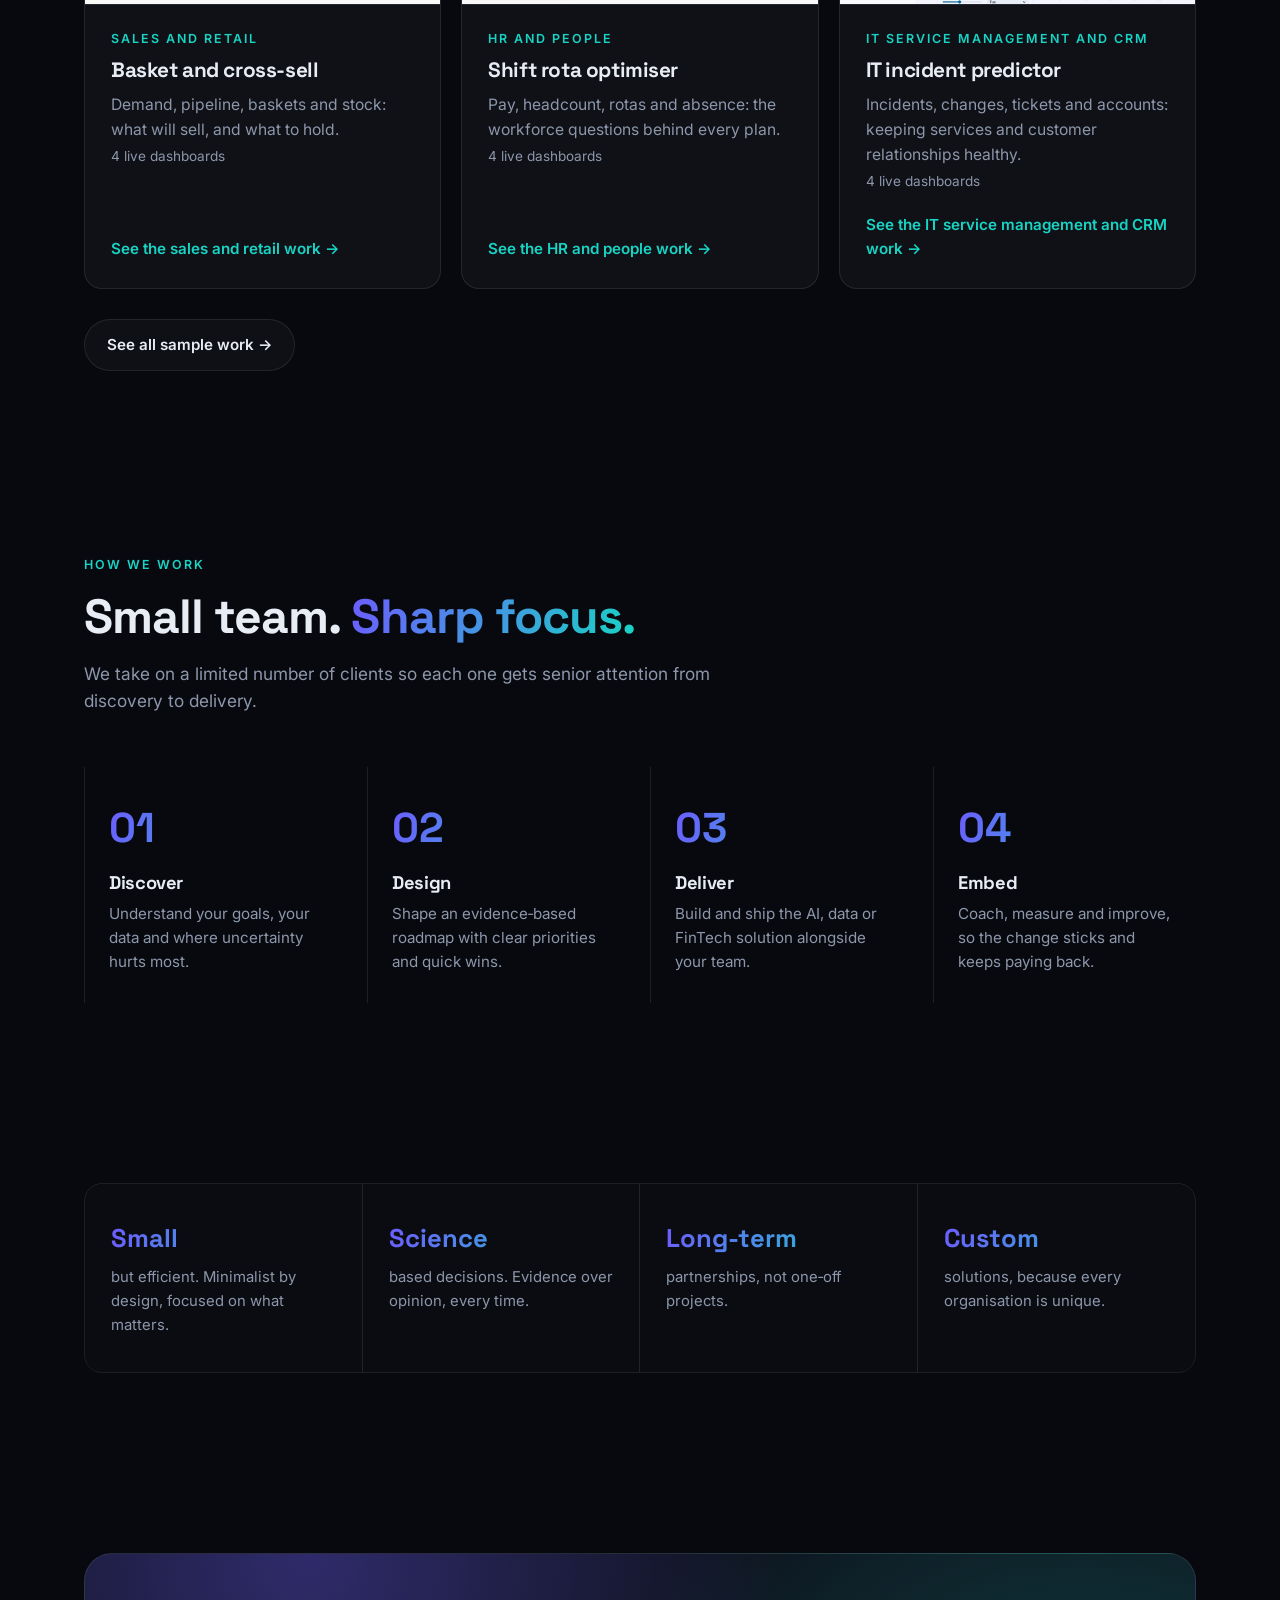
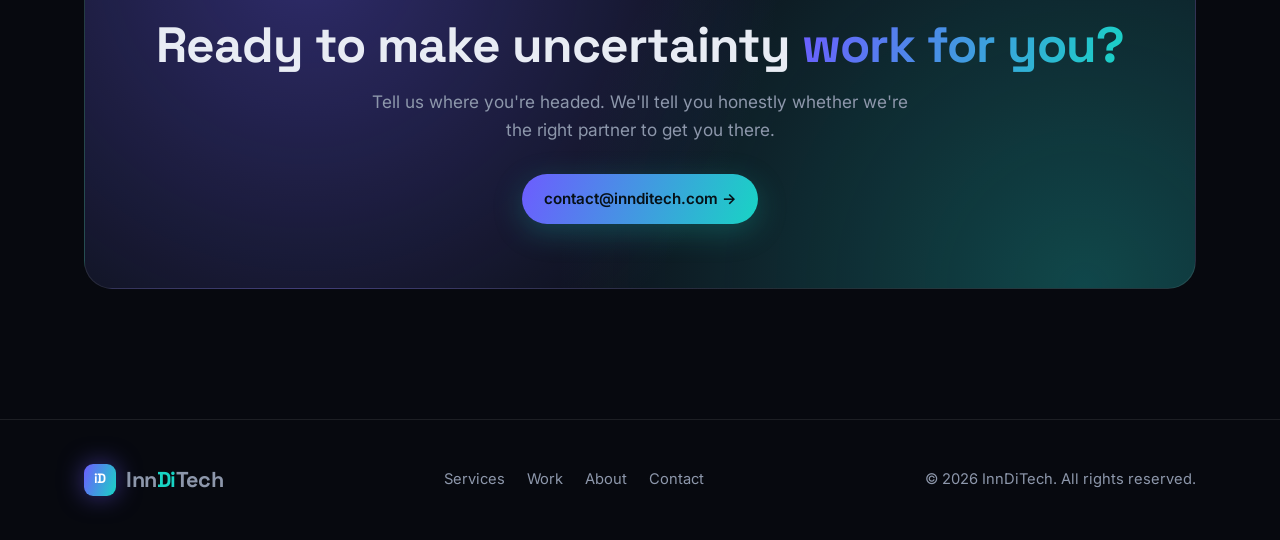
==== commit 2562438b: "Sample work: 27 dashboards in six service groups; home Featured work with six group tiles Remove UK " ====
--- a/index.html
+++ b/index.html
@@ -109,43 +109,73 @@
     </section>
 
 
-    <!-- Featured work (generated by build.py; edit the list there) -->
+    <!-- Featured work (one tile per Sample work group; keep in step with work.html) -->
     <section id="work">
       <div class="wrap">
         <div class="sec-head reveal">
           <span class="eyebrow">Featured work</span>
           <h2>Sample work, <span class="grad-text">live and clickable.</span></h2>
-          <p>Working dashboards in three areas. Open any of them and try it yourself.</p>
+          <p>27 working dashboards across six service areas. Open any of them and try it yourself.</p>
         </div>
         <div class="grid grid-3">
+          <article class="card work-card cat-tile reveal">
+            <a class="shot" href="work.html#finance" aria-label="See Finance work"><img src="assets/work/bank-health-monitor.webp" alt="Screenshot of the Bank health monitor dashboard" width="1280" height="800" loading="lazy"></a>
+            <div class="body">
+              <span class="eyebrow">Finance</span>
+              <h3 style="margin-top:10px"><a href="work.html#finance">Bank health monitor</a></h3>
+              <p>Risk, valuation, forecasting and market signals, built from public financial data.</p>
+              <span class="count">6 live dashboards</span>
+              <a class="open" href="work.html#finance">See the finance work →</a>
+            </div>
+          </article>
+          <article class="card work-card cat-tile reveal">
+            <a class="shot" href="work.html#operations" aria-label="See Operations work"><img src="assets/work/clinic-no-show-scheduler.webp" alt="Screenshot of the Clinic no-show scheduler dashboard" width="1280" height="800" loading="lazy"></a>
+            <div class="body">
+              <span class="eyebrow">Operations</span>
+              <h3 style="margin-top:10px"><a href="work.html#operations">Clinic no-show scheduler</a></h3>
+              <p>Scheduling, staffing, queues and routes: the right people and resources in the right place.</p>
+              <span class="count">5 live dashboards</span>
+              <a class="open" href="work.html#operations">See the operations work →</a>
+            </div>
+          </article>
           <article class="card work-card cat-tile reveal">
             <a class="shot" href="work.html#marketing" aria-label="See Digital marketing work"><img src="assets/work/attribution-lab.webp" alt="Screenshot of the Attribution Lab dashboard" width="1280" height="800" loading="lazy"></a>
             <div class="body">
               <span class="eyebrow">Digital marketing</span>
               <h3 style="margin-top:10px"><a href="work.html#marketing">Attribution Lab</a></h3>
               <p>Which channels, customers and campaigns actually earn their budget.</p>
-              <span class="count">3 live dashboards</span>
+              <span class="count">4 live dashboards</span>
               <a class="open" href="work.html#marketing">See the digital marketing work →</a>
             </div>
           </article>
           <article class="card work-card cat-tile reveal">
-            <a class="shot" href="work.html#fintech" aria-label="See FinTech work"><img src="assets/work/bank-health-monitor.webp" alt="Screenshot of the Bank health monitor dashboard" width="1280" height="800" loading="lazy"></a>
-            <div class="body">
-              <span class="eyebrow">FinTech</span>
-              <h3 style="margin-top:10px"><a href="work.html#fintech">Bank health monitor</a></h3>
-              <p>Risk, valuation and market signals built from public financial data.</p>
-              <span class="count">3 live dashboards</span>
-              <a class="open" href="work.html#fintech">See the FinTech work →</a>
-            </div>
-          </article>
-          <article class="card work-card cat-tile reveal">
-            <a class="shot" href="work.html#spatial" aria-label="See Geographical and spatial data work"><img src="assets/work/uk-fashion-map.webp" alt="Screenshot of the UK fashion map dashboard" width="1280" height="800" loading="lazy"></a>
-            <div class="body">
-              <span class="eyebrow">Geographical and spatial data</span>
-              <h3 style="margin-top:10px"><a href="work.html#spatial">UK fashion map</a></h3>
-              <p>Maps, places and routes: where things are, and how to get there.</p>
-              <span class="count">2 live dashboards</span>
-              <a class="open" href="work.html#spatial">See the spatial data work →</a>
+            <a class="shot" href="work.html#sales" aria-label="See Sales and retail work"><img src="assets/work/basket-cross-sell.webp" alt="Screenshot of the Basket and cross-sell dashboard" width="1280" height="800" loading="lazy"></a>
+            <div class="body">
+              <span class="eyebrow">Sales and retail</span>
+              <h3 style="margin-top:10px"><a href="work.html#sales">Basket and cross-sell</a></h3>
+              <p>Demand, pipeline, baskets and stock: what will sell, and what to hold.</p>
+              <span class="count">4 live dashboards</span>
+              <a class="open" href="work.html#sales">See the sales and retail work →</a>
+            </div>
+          </article>
+          <article class="card work-card cat-tile reveal">
+            <a class="shot" href="work.html#people" aria-label="See HR and people work"><img src="assets/work/shift-rota-optimiser.webp" alt="Screenshot of the Shift rota optimiser dashboard" width="1280" height="800" loading="lazy"></a>
+            <div class="body">
+              <span class="eyebrow">HR and people</span>
+              <h3 style="margin-top:10px"><a href="work.html#people">Shift rota optimiser</a></h3>
+              <p>Pay, headcount, rotas and absence: the workforce questions behind every plan.</p>
+              <span class="count">4 live dashboards</span>
+              <a class="open" href="work.html#people">See the HR and people work →</a>
+            </div>
+          </article>
+          <article class="card work-card cat-tile reveal">
+            <a class="shot" href="work.html#itsm" aria-label="See IT service management and CRM work"><img src="assets/work/it-incident-predictor.webp" alt="Screenshot of the IT incident predictor dashboard" width="1280" height="800" loading="lazy"></a>
+            <div class="body">
+              <span class="eyebrow">IT service management and CRM</span>
+              <h3 style="margin-top:10px"><a href="work.html#itsm">IT incident predictor</a></h3>
+              <p>Incidents, changes, tickets and accounts: keeping services and customer relationships healthy.</p>
+              <span class="count">4 live dashboards</span>
+              <a class="open" href="work.html#itsm">See the IT service management and CRM work →</a>
             </div>
           </article>
         </div>
